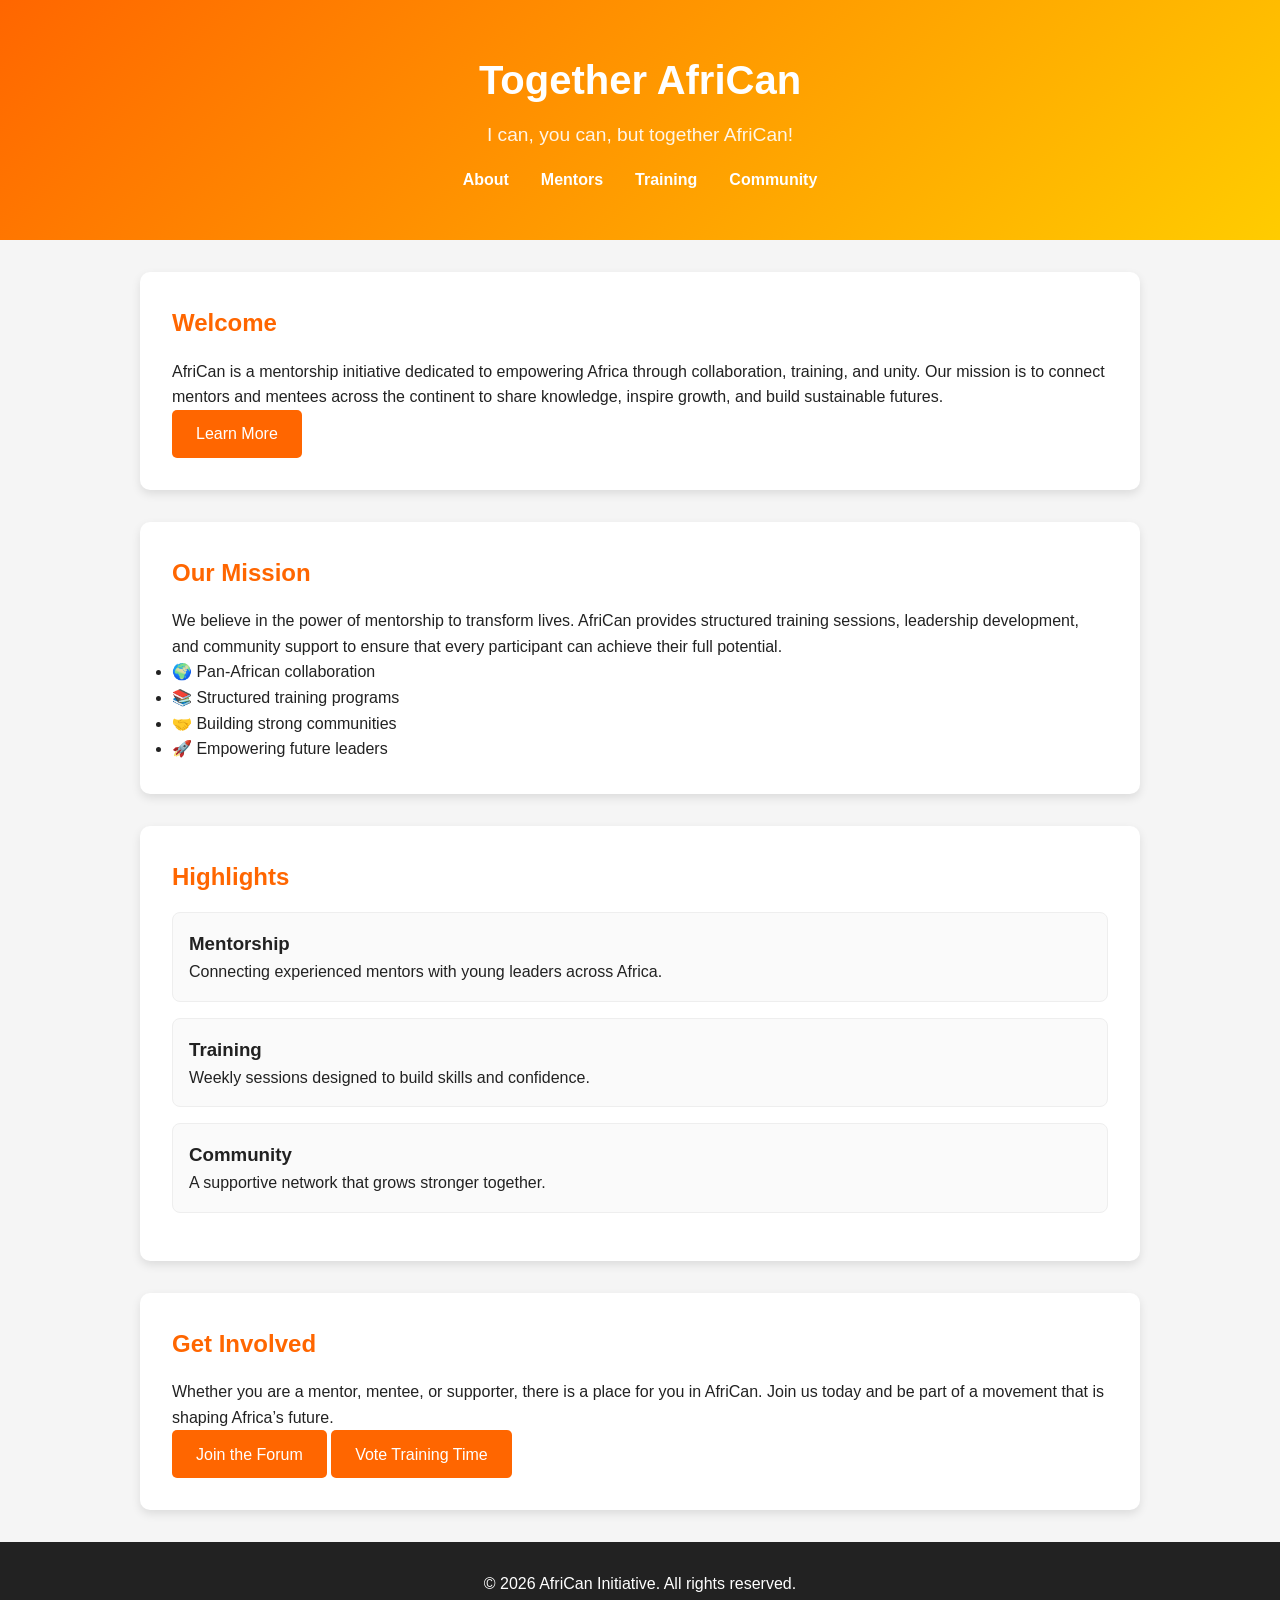
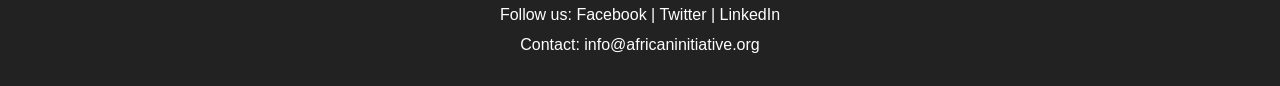
==== index.html @ 31b8761e "first commit" ====
<!DOCTYPE html>
<html lang="en">
<head>
  <meta charset="UTF-8">
  <title>AfriCan Initiative</title>
  <link rel="stylesheet" href="style.css">
</head>
<body>
  <!-- Hero Section -->
  <header class="hero">
    <h1>Together AfriCan</h1>
    <p>I can, you can, but together AfriCan!</p>
    <nav>
      <ul>
        <li><a href="about.html">About</a></li>
        <li><a href="mentors.html">Mentors</a></li>
        <li><a href="training.html">Training</a></li>
        <li><a href="community.html">Community</a></li>
      </ul>
    </nav>
  </header>

  <!-- Intro Section -->
  <section class="intro">
    <h2>Welcome</h2>
    <p>
      AfriCan is a mentorship initiative dedicated to empowering Africa through collaboration,
      training, and unity. Our mission is to connect mentors and mentees across the continent
      to share knowledge, inspire growth, and build sustainable futures.
    </p>
    <a href="about.html" class="btn">Learn More</a>
  </section>

  <!-- Mission Section -->
  <section class="mission">
    <h2>Our Mission</h2>
    <p>
      We believe in the power of mentorship to transform lives. AfriCan provides structured
      training sessions, leadership development, and community support to ensure that every
      participant can achieve their full potential.
    </p>
    <ul>
      <li>🌍 Pan-African collaboration</li>
      <li>📚 Structured training programs</li>
      <li>🤝 Building strong communities</li>
      <li>🚀 Empowering future leaders</li>
    </ul>
  </section>

  <!-- Highlights Section -->
  <section class="highlights">
    <h2>Highlights</h2>
    <div class="highlight-card">
      <h3>Mentorship</h3>
      <p>Connecting experienced mentors with young leaders across Africa.</p>
    </div>
    <div class="highlight-card">
      <h3>Training</h3>
      <p>Weekly sessions designed to build skills and confidence.</p>
    </div>
    <div class="highlight-card">
      <h3>Community</h3>
      <p>A supportive network that grows stronger together.</p>
    </div>
  </section>

  <!-- Call to Action -->
  <section class="cta">
    <h2>Get Involved</h2>
    <p>
      Whether you are a mentor, mentee, or supporter, there is a place for you in AfriCan.
      Join us today and be part of a movement that is shaping Africa’s future.
    </p>
    <a href="community.html" class="btn">Join the Forum</a>
    <a href="training.html" class="btn">Vote Training Time</a>
  </section>

  <!-- Footer -->
  <footer>
    <p>&copy; 2026 AfriCan Initiative. All rights reserved.</p>
    <p>Follow us: Facebook | Twitter | LinkedIn</p>
    <p>Contact: info@africaninitiative.org</p>
  </footer>
</body>
</html>
---- style.css ----
/* Reset & Base Styles */
* {
  margin: 0;
  padding: 0;
  box-sizing: border-box;
}

body {
  font-family: 'Open Sans', Arial, sans-serif;
  line-height: 1.6;
  background: #f5f5f5;
  color: #222;
}

/* Hero Section */
header.hero {
  background: linear-gradient(135deg, #ff6600, #ffcc00);
  color: #fff;
  text-align: center;
  padding: 3rem 1rem;
}

header.hero h1 {
  font-size: 2.5rem;
  margin-bottom: 0.5rem;
}

header.hero p {
  font-size: 1.2rem;
  opacity: 0.9;
}

/* Navigation */
nav ul {
  display: flex;
  justify-content: center;
  list-style: none;
  margin-top: 1rem;
}

nav ul li {
  margin: 0 1rem;
}

nav ul li a {
  color: #fff;
  text-decoration: none;
  font-weight: bold;
  transition: color 0.3s;
}

nav ul li a:hover {
  color: #222;
}

/* Sections */
section {
  background: #fff;
  margin: 2rem auto;
  padding: 2rem;
  max-width: 1000px;
  border-radius: 10px;
  box-shadow: 0 4px 10px rgba(0,0,0,0.1);
}

section h2 {
  margin-bottom: 1rem;
  color: #ff6600;
}

/* Buttons */
.btn, button {
  display: inline-block;
  background: #ff6600;
  color: #fff;
  padding: 0.7rem 1.5rem;
  border-radius: 5px;
  text-decoration: none;
  transition: background 0.3s, transform 0.2s;
  border: none;
  cursor: pointer;
}

.btn:hover, button:hover {
  background: #cc5200;
  transform: translateY(-2px);
}

/* Mentor Cards */
.mentor-grid {
  display: grid;
  grid-template-columns: repeat(auto-fit, minmax(220px, 1fr));
  gap: 1.5rem;
}

.mentor-card {
  background: #fafafa;
  border: 1px solid #ddd;
  padding: 1.5rem;
  border-radius: 8px;
  transition: transform 0.3s, box-shadow 0.3s;
}

.mentor-card:hover {
  transform: scale(1.05);
  box-shadow: 0 6px 15px rgba(0,0,0,0.15);
}

.mentor-card h3 {
  margin-bottom: 0.5rem;
  color: #006400;
}

/* Highlight Cards */
.highlight-card, .value-card {
  background: #fafafa;
  border: 1px solid #eee;
  padding: 1rem;
  margin: 1rem 0;
  border-radius: 8px;
  transition: background 0.3s;
}

.highlight-card:hover, .value-card:hover {
  background: #fffbf0;
}

/* Testimonials */
blockquote {
  background: #fff8e1;
  border-left: 5px solid #ff6600;
  padding: 1rem;
  margin: 1rem 0;
  font-style: italic;
}

/* Footer */
footer {
  background: #222;
  color: #fff;
  text-align: center;
  padding: 1.5rem;
  margin-top: 2rem;
}

footer p {
  margin: 0.3rem 0;
}

/* Responsive */
@media (max-width: 768px) {
  nav ul {
    flex-direction: column;
  }
  nav ul li {
    margin: 0.5rem 0;
  }
}
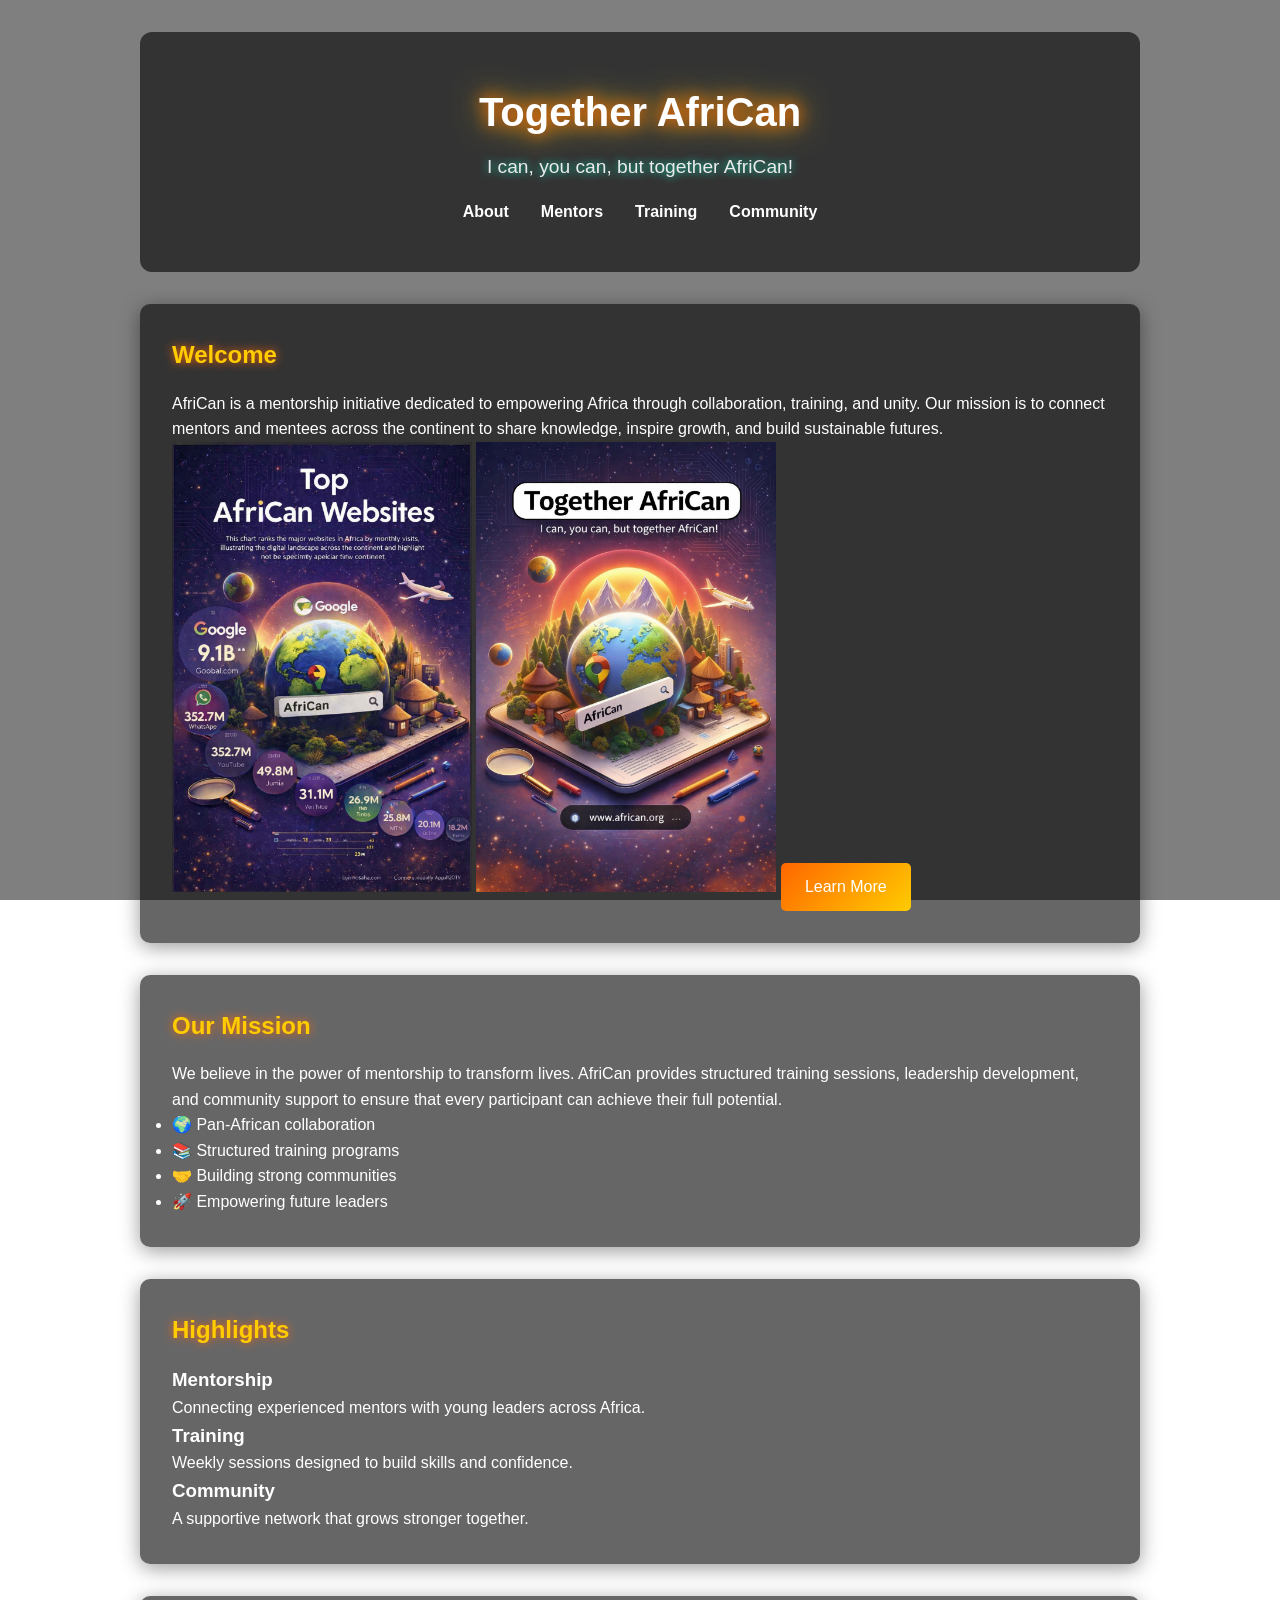
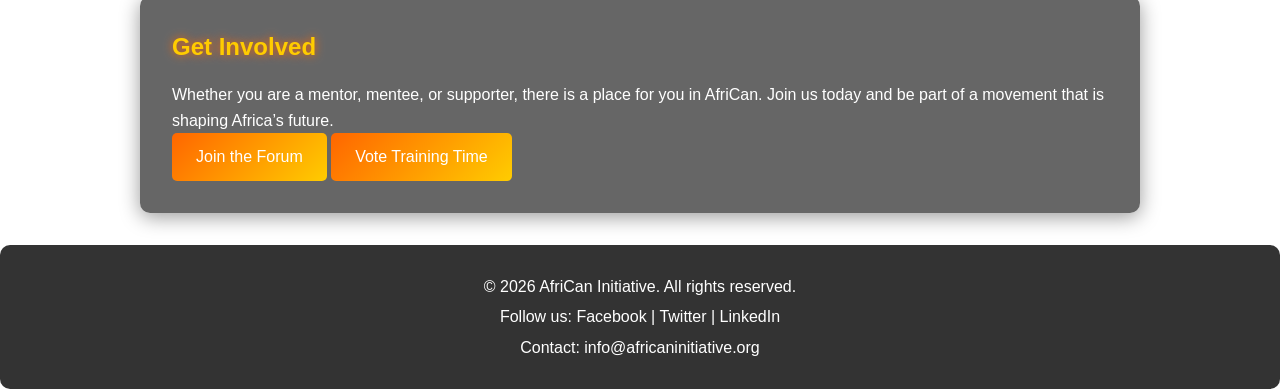
==== commit 04183ef2: "modified style" ====
--- a/index.html
+++ b/index.html
@@ -28,6 +28,8 @@
       training, and unity. Our mission is to connect mentors and mentees across the continent
       to share knowledge, inspire growth, and build sustainable futures.
     </p>
+    <img src="images/AFRICAN.png" alt="AfriCan Logo" width="300">
+    <img src="images\african-homepage.jpg" width="300">
     <a href="about.html" class="btn">Learn More</a>
   </section>
 
@@ -74,7 +76,6 @@
     <a href="community.html" class="btn">Join the Forum</a>
     <a href="training.html" class="btn">Vote Training Time</a>
   </section>
-
   <!-- Footer -->
   <footer>
     <p>&copy; 2026 AfriCan Initiative. All rights reserved.</p>
--- a/style.css
+++ b/style.css
@@ -8,26 +8,43 @@
 body {
   font-family: 'Open Sans', Arial, sans-serif;
   line-height: 1.6;
-  background: #f5f5f5;
-  color: #222;
+  color: #fff;
+  position: relative;
+  overflow-x: hidden;
+}
+
+/* Dark overlay to keep image clear but darker */
+body::after {
+  content: "";
+  position: fixed;
+  top: 0; left: 0;
+  width: 100%; height: 100%;
+  background: rgba(0,0,0,0.5); /* Adjust opacity as needed */
+  pointer-events: none;
+  z-index: -1;
 }
 
 /* Hero Section */
 header.hero {
-  background: linear-gradient(135deg, #ff6600, #ffcc00);
+  background: rgba(0,0,0,0.6);
   color: #fff;
   text-align: center;
   padding: 3rem 1rem;
+  border-radius: 12px;
+  max-width: 1000px;
+  margin: 2rem auto;
 }
 
 header.hero h1 {
   font-size: 2.5rem;
   margin-bottom: 0.5rem;
+  text-shadow: 0 0 15px #ff6600, 0 0 30px #ffcc00;
 }
 
 header.hero p {
   font-size: 1.2rem;
   opacity: 0.9;
+  text-shadow: 0 0 10px #00ffcc;
 }
 
 /* Navigation */
@@ -50,40 +67,42 @@
 }
 
 nav ul li a:hover {
-  color: #222;
+  color: #ffcc00;
 }
 
 /* Sections */
 section {
-  background: #fff;
+  background: rgba(0,0,0,0.6);
   margin: 2rem auto;
   padding: 2rem;
   max-width: 1000px;
   border-radius: 10px;
-  box-shadow: 0 4px 10px rgba(0,0,0,0.1);
+  box-shadow: 0 4px 20px rgba(0,0,0,0.4);
 }
 
 section h2 {
   margin-bottom: 1rem;
-  color: #ff6600;
+  color: #ffcc00;
+  text-shadow: 0 0 10px #ff6600;
 }
 
 /* Buttons */
 .btn, button {
   display: inline-block;
-  background: #ff6600;
+  background: linear-gradient(135deg, #ff6600, #ffcc00);
   color: #fff;
   padding: 0.7rem 1.5rem;
   border-radius: 5px;
   text-decoration: none;
-  transition: background 0.3s, transform 0.2s;
+  transition: background 0.3s, transform 0.2s, box-shadow 0.3s;
   border: none;
   cursor: pointer;
 }
 
 .btn:hover, button:hover {
-  background: #cc5200;
+  background: linear-gradient(135deg, #cc5200, #ffaa00);
   transform: translateY(-2px);
+  box-shadow: 0 0 15px rgba(255,204,0,0.7);
 }
 
 /* Mentor Cards */
@@ -94,8 +113,8 @@
 }
 
 .mentor-card {
-  background: #fafafa;
-  border: 1px solid #ddd;
+  background: rgba(255,255,255,0.08);
+  border: 1px solid #444;
   padding: 1.5rem;
   border-radius: 8px;
   transition: transform 0.3s, box-shadow 0.3s;
@@ -103,44 +122,32 @@
 
 .mentor-card:hover {
   transform: scale(1.05);
-  box-shadow: 0 6px 15px rgba(0,0,0,0.15);
+  box-shadow: 0 0 20px rgba(255,255,255,0.3);
 }
 
 .mentor-card h3 {
   margin-bottom: 0.5rem;
-  color: #006400;
-}
-
-/* Highlight Cards */
-.highlight-card, .value-card {
-  background: #fafafa;
-  border: 1px solid #eee;
-  padding: 1rem;
-  margin: 1rem 0;
-  border-radius: 8px;
-  transition: background 0.3s;
-}
-
-.highlight-card:hover, .value-card:hover {
-  background: #fffbf0;
+  color: #ffcc00;
 }
 
 /* Testimonials */
 blockquote {
-  background: #fff8e1;
+  background: rgba(255,255,255,0.1);
   border-left: 5px solid #ff6600;
   padding: 1rem;
   margin: 1rem 0;
   font-style: italic;
+  color: #fff;
 }
 
 /* Footer */
 footer {
-  background: #222;
+  background: rgba(0,0,0,0.8);
   color: #fff;
   text-align: center;
   padding: 1.5rem;
   margin-top: 2rem;
+  border-radius: 10px;
 }
 
 footer p {
